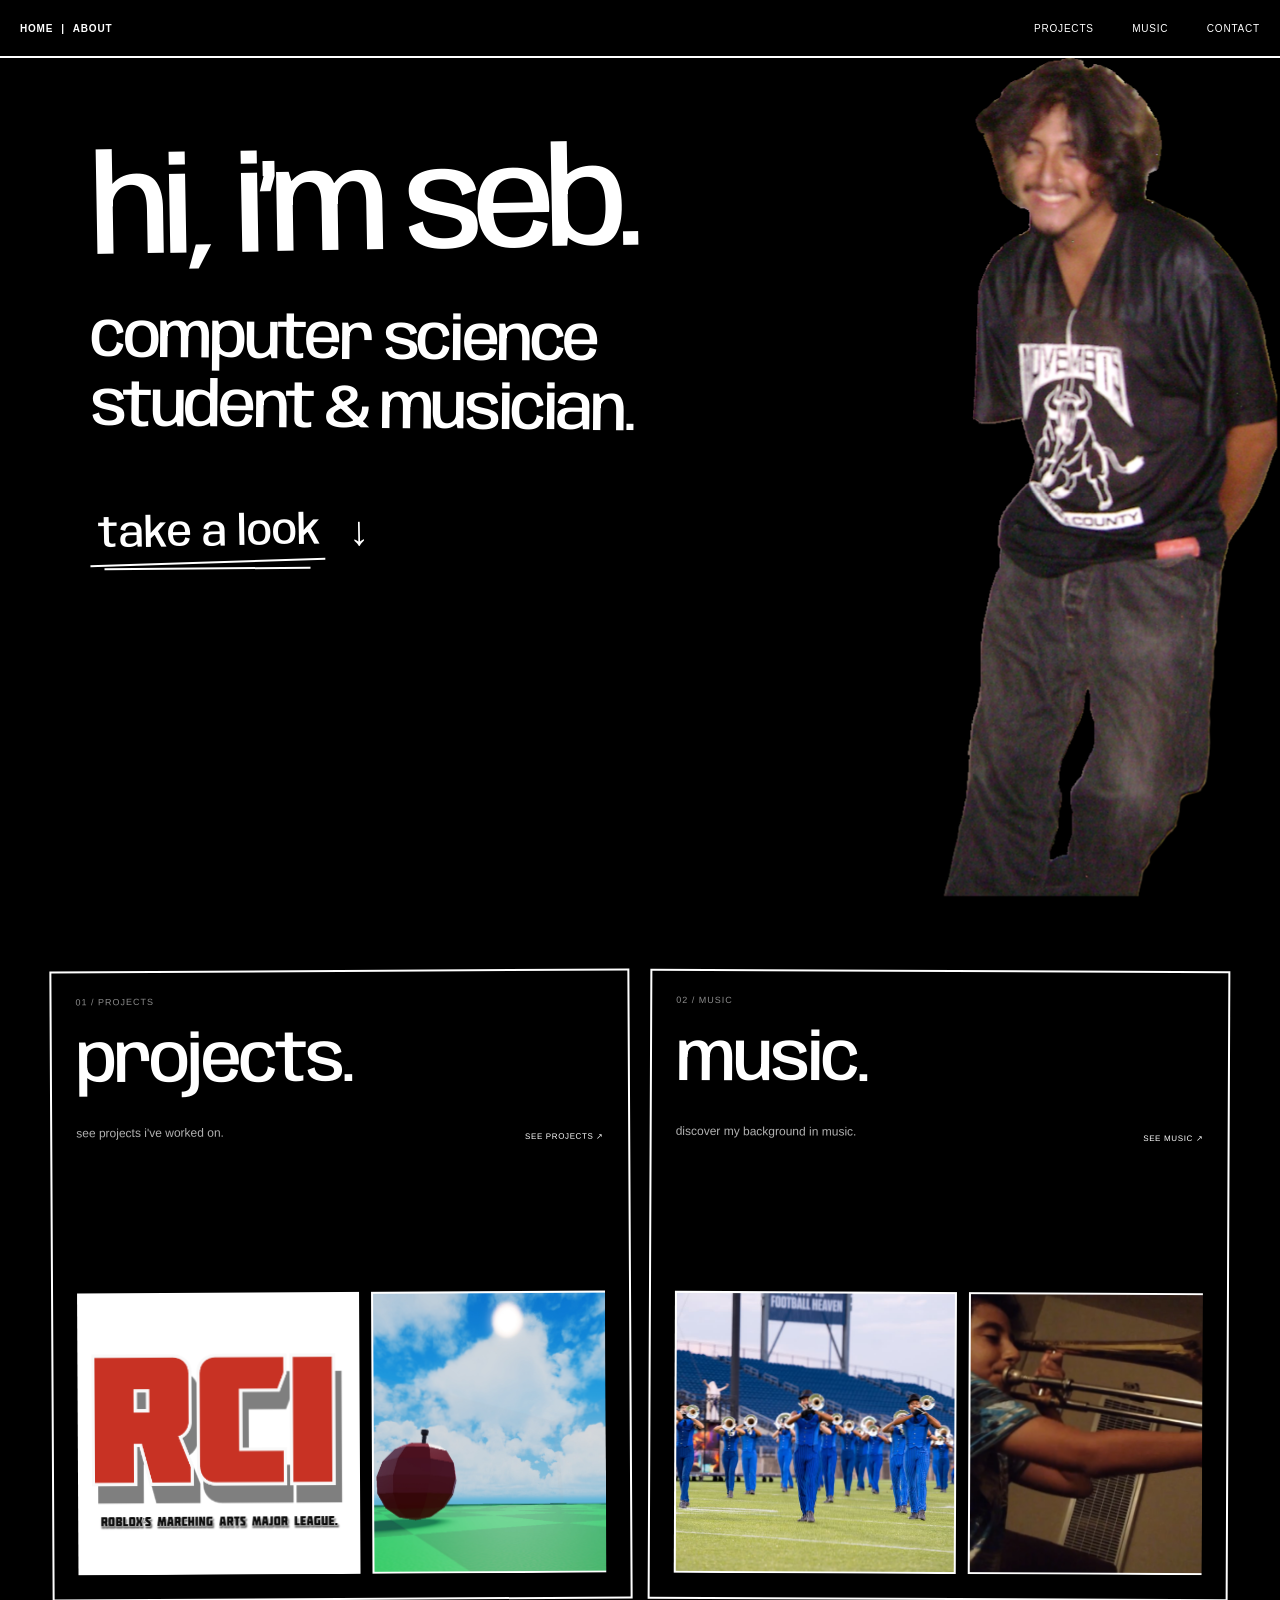
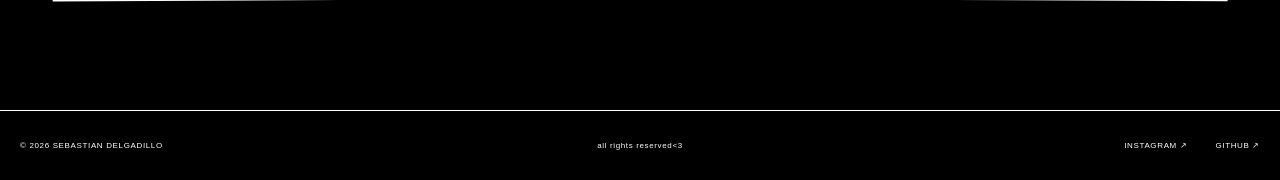
==== index.html @ 98f0d13c "Initial public portfolio release" ====
<!DOCTYPE html>
<html lang="en">
<head>
  <meta charset="UTF-8">
  <meta name="viewport" content="width=device-width, initial-scale=1, maximum-scale=1, user-scalable=no">
  <meta name="description" content="Sebastian Delgadillo's portfolio.">
  <title>Sebastian Delgadillo | Portfolio</title>
  <link rel="stylesheet" href="styles.css">
</head>
<body>
  <header class="topbar">
    <div class="topbar-start">
      <a class="home-link" href="index.html">HOME</a>
      <span aria-hidden="true">|</span>
      <a class="about-link" href="index.html?about=1" data-about-link>ABOUT</a>
    </div>
    <nav aria-label="Main navigation">
      <a href="projects.html?v=shared-shell-1">PROJECTS</a>
      <a href="music.html">MUSIC</a>
      <button class="contact-trigger" type="button" data-contact-open>CONTACT</button>
    </nav>
  </header>

  <main class="home-main">
    <section class="hero" aria-labelledby="hero-title">
      <div class="hero-copy hand">
        <h1 id="hero-title">hi, i’m seb.</h1>
        <p>computer science<br>student &amp; musician.</p>
        <a class="look-link" href="#about">take a look <span>↓</span></a>
      </div>

      <div class="hero-contact">
        <div class="hero-person" id="portrait-about" tabindex="0" aria-label="Hover or focus to show a short note about Sebastian">
          <img class="person-photo" src="images/body-cutout.png" alt="" draggable="false">
        </div>
        <div class="contact-reveal">
          <p class="about-location"><span aria-hidden="true">📍</span>UNITED STATES<span aria-hidden="true">🇺🇸</span></p>
          <p>21 y/o college student studying computer science at Fullerton College, with a growing focus on machine learning and AI.</p>
          <div class="tech-stack" role="group" aria-label="Tech stack and tools">
            <span class="tech-stack-label">STACK / TOOLS</span>
            <ul>
              <li><img src="images/tech-stack/python.svg" alt="" width="18" height="18">PYTHON</li>
              <li><img src="images/tech-stack/javascript.svg" alt="" width="18" height="18">JAVASCRIPT</li>
              <li><img src="images/tech-stack/html5.svg" alt="" width="18" height="18">HTML</li>
              <li><img src="images/tech-stack/css3.svg" alt="" width="18" height="18">CSS</li>
              <li><img src="images/tech-stack/cplusplus.svg" alt="" width="18" height="18">C++</li>
              <li><img src="images/tech-stack/java.svg" alt="" width="18" height="18">JAVA</li>
              <li><img src="images/tech-stack/lua.svg" alt="" width="18" height="18">LUA</li>
              <li><img src="images/tech-stack/git.svg" alt="" width="18" height="18">GIT</li>
              <li><img class="tech-logo-invert" src="images/tech-stack/github.svg" alt="" width="18" height="18">GITHUB</li>
              <li><img src="images/tech-stack/linux.svg" alt="" width="18" height="18">LINUX</li>
            </ul>
          </div>
        </div>
      </div>
    </section>

    <section class="identity-panels" id="about" aria-label="Programming and music">
      <a class="identity-panel code-panel" href="projects.html?v=shared-shell-1">
        <div class="panel-copy">
          <p class="panel-number">01 / PROJECTS</p>
          <h2 class="hand">projects.</h2>
          <p>see projects i've worked on.</p>
          <span>SEE PROJECTS ↗</span>
        </div>
        <div class="panel-image film-roll" data-film-roll data-film-speed="55" data-film-direction="right" role="group" aria-label="Programming project image reel">
          <div class="film-track">
            <div class="film-sequence">
              <img class="film-frame" src="images/panel-rolls/projects/project1.png" width="512" height="512" alt="" draggable="false">
              <img class="film-frame" src="images/panel-rolls/projects/project2.jpg" width="1920" height="1080" alt="" draggable="false">
              <img class="film-frame" src="images/panel-rolls/projects/project3.jpg" width="972" height="678" alt="" draggable="false">
            </div>
          </div>
        </div>
      </a>

      <a class="identity-panel music-panel" href="music.html">
        <div class="panel-copy">
          <p class="panel-number">02 / MUSIC</p>
          <h2 class="hand">music.</h2>
          <p>discover my background in music.</p>
          <span>SEE MUSIC ↗</span>
        </div>
        <div class="panel-image film-roll" data-film-roll data-film-speed="48" role="group" aria-label="Music image reel">
          <div class="film-track">
            <div class="film-sequence">
              <img class="film-frame" src="images/panel-rolls/music/image1.jpg" width="1280" height="853" alt="" draggable="false">
              <img class="film-frame" src="images/panel-rolls/music/image2.png" width="1179" height="651" alt="" draggable="false">
              <img class="film-frame" src="images/panel-rolls/music/image3.png" width="1179" height="651" alt="" draggable="false">
              <img class="film-frame" src="images/panel-rolls/music/image4.png" width="1170" height="656" alt="" draggable="false">
              <img class="film-frame" src="images/panel-rolls/music/image5.png" width="455" height="499" alt="" draggable="false">
              <img class="film-frame" src="images/panel-rolls/music/image6.png" width="457" height="506" alt="" draggable="false">
              <img class="film-frame" src="images/panel-rolls/music/image7.png" width="1011" height="651" alt="" draggable="false">
              <img class="film-frame" src="images/panel-rolls/music/image8.png" width="1179" height="652" alt="" draggable="false">
              <img class="film-frame" src="images/panel-rolls/music/image9.png" width="1179" height="1568" alt="" draggable="false">
              <img class="film-frame" src="images/panel-rolls/music/image10.jpg" width="800" height="534" alt="" draggable="false">
            </div>
          </div>
        </div>
      </a>
    </section>
  </main>

  <footer>
    <p>© <span data-year></span> SEBASTIAN DELGADILLO</p>
    <p class="footer-rights">all rights reserved&lt;3</p>
    <div class="social-links">
      <a href="https://www.instagram.com/minonosky/" target="_blank" rel="noreferrer">INSTAGRAM ↗</a>
      <a href="https://github.com/minonosky" target="_blank" rel="noreferrer">GITHUB ↗</a>
    </div>
  </footer>

  <dialog class="contact-dialog" data-contact-dialog aria-labelledby="contact-title">
    <div class="contact-dialog-inner">
      <button class="contact-close" type="button" data-contact-close aria-label="Close contact panel">CLOSE ×</button>
      <p class="contact-kicker">03 / CONTACT</p>
      <h2 class="hand" id="contact-title">contact.</h2>
      <p class="contact-copy">reach out whenever. i’ll get back to you as soon as i can.</p>
      <div class="contact-links">
        <a href="mailto:minonosky@gmail.com">minonosky@gmail.com ↗</a>
      </div>
    </div>
  </dialog>

  <script src="script.js?v=navigation-1"></script>
</body>
</html>
---- styles.css ----
@import url("https://fonts.googleapis.com/css2?family=Anybody:wght@500&display=swap");

:root {
  color-scheme: dark;
  --black: #000;
  --white: #fff;
  --gray: #8b8b8b;
  font-family: Arial, Helvetica, sans-serif;
  color: var(--white);
  background: var(--black);
}

* { box-sizing: border-box; }
html {
  scroll-behavior: smooth;
  -webkit-user-select: none;
  user-select: none;
}
body { min-height: 100vh; margin: 0; display: flex; flex-direction: column; overflow-x: hidden; background: #000; }
a { color: inherit; text-decoration: none; }
img {
  -webkit-user-drag: none;
  -webkit-touch-callout: none;
  user-select: none;
}
input, textarea, [contenteditable="true"] {
  -webkit-user-select: text;
  user-select: text;
}

.hand {
  font-family: "Anybody", Arial, Helvetica, sans-serif;
  font-weight: 500;
  font-synthesis: none;
}
.hand :where(h1, h2, h3) { font-weight: 500; }

.topbar {
  position: relative;
  z-index: 10;
  min-height: 58px;
  display: flex;
  align-items: center;
  justify-content: space-between;
  gap: 24px;
  padding: 0 20px;
  border-bottom: 2px solid #fff;
  background: #000;
  font-size: 10px;
  letter-spacing: 0.08em;
}

.topbar-start { display: flex; align-items: center; gap: 8px; font-weight: 700; }
nav { display: flex; gap: clamp(18px, 3vw, 46px); }
.contact-trigger { appearance: none; margin: 0; padding: 0; border: 0; color: inherit; background: transparent; font: inherit; letter-spacing: inherit; cursor: pointer; }
nav a:hover, .contact-trigger:hover, .topbar-start a:hover, footer a:hover { text-decoration: underline; text-decoration-thickness: 1px; text-underline-offset: 5px; }
.contact-trigger:focus-visible { outline: 1px solid #fff; outline-offset: 5px; }

.home-main { flex: 1; }
.hero { --hero-fade: 1; --hero-shift: 0px; position: relative; min-height: calc(100vh - 58px); overflow: hidden; }
.hero-copy { position: relative; z-index: 3; width: min(72vw, 1180px); padding: clamp(80px, 10vh, 130px) 0 100px clamp(28px, 7vw, 140px); opacity: var(--hero-fade); transform: translateX(calc(var(--hero-shift) * -0.65)); will-change: opacity, transform; }
.hero-copy h1 { margin: 0; font-size: clamp(4.8rem, 10.4vw, 12rem); line-height: 0.94; letter-spacing: -0.075em; transform: rotate(-1deg); }
.hero-copy > p { margin: clamp(22px, 4vh, 55px) 0 clamp(45px, 7vh, 90px); font-size: clamp(2rem, 4.8vw, 5.4rem); line-height: 1.12; letter-spacing: -0.055em; transform: rotate(0.5deg); }
.look-link { --look-arrow-space: calc(0.6em + 28px); position: relative; display: inline-flex; align-items: center; gap: 28px; margin: 0; padding: 0 8px 13px; font-size: clamp(1.8rem, 3.2vw, 3.8rem); transform: rotate(-1deg); }
.look-link::before, .look-link::after { content: ""; position: absolute; right: var(--look-arrow-space); bottom: 7px; left: 0; height: 2px; background: #fff; transform: rotate(-0.8deg); }
.look-link::after { right: calc(var(--look-arrow-space) + 5%); bottom: 1px; left: 5%; transform: rotate(0.6deg); }
.look-link span { transition: transform 150ms ease; }
.look-link:hover span { transform: translateY(7px); }
.hero-contact { position: absolute; z-index: 2; top: 0; right: 0; bottom: 0; width: min(58vw, 1080px); outline: none; opacity: var(--hero-fade); transform: translateX(calc(var(--hero-shift) * 0.45)); will-change: opacity, transform; }
.hero-person { position: absolute; top: 0; right: 0; bottom: 0; width: clamp(260px, 40vh, 430px); overflow: visible; outline: none; }
.hero-person img { position: absolute; top: 0; right: 3px; width: auto; max-width: none; height: calc(100% - 4px); display: block; }
.person-photo { z-index: 2; transform-origin: right bottom; animation: portrait-idle-jitter 340ms steps(2, end) infinite alternate; transition: transform 180ms cubic-bezier(.2,.7,.2,1), filter 160ms ease; }
.contact-reveal { position: absolute; z-index: 3; top: 39%; right: min(23vw, 440px); width: min(28vw, 320px); display: flex; flex-direction: column; align-items: flex-end; gap: 8px; opacity: 0; pointer-events: none; transform: translateX(70px); transition: opacity 220ms ease, transform 260ms cubic-bezier(.2,.7,.2,1); font-size: clamp(0.8rem, 1.25vw, 1.15rem); letter-spacing: 0.01em; }
.contact-reveal p { margin: 0; line-height: 1.45; text-align: right; }
.contact-reveal .about-location { display: inline-flex; align-items: center; gap: 5px; color: #b1b1b1; font-size: clamp(0.58rem, 0.72vw, 0.7rem); line-height: 1; letter-spacing: 0.08em; }
.about-location span { font-size: 0.9rem; line-height: 1; }
.tech-stack { margin-top: 10px; text-align: right; }
.tech-stack-label { display: block; margin-bottom: 7px; color: var(--gray); font-size: 0.55rem; letter-spacing: 0.14em; }
.tech-stack ul { max-width: 320px; margin: 0; padding: 0; display: flex; flex-wrap: wrap; justify-content: flex-end; gap: 8px 13px; list-style: none; font-size: clamp(0.55rem, 0.65vw, 0.68rem); letter-spacing: 0.07em; }
.tech-stack li { display: inline-flex; align-items: center; gap: 5px; white-space: nowrap; }
.tech-stack img { width: 18px; height: 18px; display: block; object-fit: contain; }
.tech-stack .tech-logo-invert { filter: invert(1); }
.hero-contact:has(.hero-person:hover, .hero-person:focus, .contact-reveal:hover, .contact-reveal:focus-within) .contact-reveal { opacity: 1; pointer-events: auto; transform: translateX(0); }
.hero-contact:has(.hero-person:hover, .hero-person:focus, .contact-reveal:hover, .contact-reveal:focus-within) .person-photo { animation: portrait-outline-jitter 180ms steps(2, end) infinite alternate; }

@keyframes portrait-idle-jitter {
  0% {
    transform: translate(0, -1px) scale(1.002);
    filter: drop-shadow(1px 0 0 #fff) drop-shadow(-1px 0 0 #fff) drop-shadow(0 1px 0 #fff) drop-shadow(0 -1px 0 #fff);
  }
  100% {
    transform: translate(-1px, 0) scale(1.003);
    filter: drop-shadow(1px 1px 0 #fff) drop-shadow(-1px -1px 0 #fff) drop-shadow(1px -1px 0 #fff) drop-shadow(-1px 1px 0 #fff);
  }
}

@keyframes portrait-outline-jitter {
  0% {
    transform: translate(-1px, -2px) scale(1.014);
    filter: drop-shadow(2px 0 0 #fff) drop-shadow(-2px 0 0 #fff) drop-shadow(0 2px 0 #fff) drop-shadow(0 -2px 0 #fff);
  }
  100% {
    transform: translate(-3px, -1px) scale(1.017);
    filter: drop-shadow(3px 1px 0 #fff) drop-shadow(-1px -2px 0 #fff) drop-shadow(1px 3px 0 #fff) drop-shadow(-2px -1px 0 #fff);
  }
}

.identity-panels { display: grid; grid-template-columns: 1fr 1fr; gap: 18px; padding: 70px clamp(20px, 4vw, 74px) 110px; background: #000; }
.identity-panel { min-height: 630px; display: grid; grid-template-rows: auto 1fr; padding: 24px; border: 2px solid #fff; transition: transform 130ms ease; }
.identity-panel:first-child { transform: rotate(-0.3deg); }
.identity-panel:last-child { transform: rotate(0.25deg); }
.identity-panel:hover { transform: rotate(0); }
.panel-copy { display: grid; grid-template-columns: 1fr auto; align-items: start; gap: 12px; padding-bottom: 30px; }
.panel-number { grid-column: 1 / -1; margin: 0 0 14px; color: var(--gray); font-size: 9px; letter-spacing: 0.11em; }
.panel-copy h2 { grid-column: 1 / -1; margin: 0; font-size: clamp(3rem, 5.2vw, 6.5rem); line-height: 0.92; letter-spacing: -0.045em; }
.panel-copy > p:not(.panel-number) { max-width: 440px; margin: 18px 0 0; color: #b1b1b1; font-size: 12px; line-height: 1.55; }
.panel-copy > span { align-self: end; padding-top: 21px; font-size: 8px; letter-spacing: 0.08em; }
.panel-image { min-height: 300px; overflow: hidden; align-self: end; padding-top: 18px; }
.panel-image img { width: 100%; height: 100%; min-height: 300px; max-height: 370px; display: block; object-fit: cover; object-position: center 25%; filter: grayscale(1) contrast(1.1); }
.film-roll { height: clamp(300px, 22vw, 370px); }
.film-track { display: flex; width: max-content; height: 100%; will-change: transform; }
.film-roll.is-ready .film-track { animation: panel-film-roll var(--film-duration, 24s) linear infinite; }
.film-roll[data-film-direction="right"] .film-track { animation-direction: reverse; }
.film-sequence { display: flex; flex-shrink: 0; gap: 12px; height: 100%; padding-right: 12px; }
.panel-image .film-frame { flex: 0 0 clamp(220px, 22vw, 360px); width: clamp(220px, 22vw, 360px); min-height: 0; max-height: none; outline: 2px solid #fff; outline-offset: -2px; filter: none; animation: film-frame-jitter 360ms steps(2, end) infinite alternate; }
.film-frame:nth-child(2n) { animation-delay: -120ms; animation-direction: alternate-reverse; }
.film-frame:nth-child(3n) { animation-delay: -240ms; }
.identity-panel:hover .film-frame { animation-duration: 180ms; }

@keyframes panel-film-roll {
  to { transform: translateX(-50%); }
}

@keyframes film-frame-jitter {
  0% { transform: translate(0, -1px); }
  100% { transform: translate(-1px, 0); }
}

.code-image { display: grid; place-items: center; color: #707070; border: 1px dashed #555; font-size: 9px; line-height: 1.7; letter-spacing: 0.1em; text-align: center; }
.identity-panel:hover .code-image { color: #555; border-color: #777; }

.page-main { flex: 1; padding: clamp(70px, 9vw, 150px) clamp(20px, 5vw, 90px) 130px; }
.page-title { margin-bottom: 80px; }
.page-title > p { margin: 0 0 25px; color: var(--gray); font-size: 9px; letter-spacing: 0.12em; }
.page-title h1 { margin: 0; font-size: clamp(4.5rem, 10vw, 11rem); line-height: 0.9; letter-spacing: -0.075em; transform: rotate(-1deg); }

.project-list { border-top: 2px solid #fff; }
.project { display: grid; grid-template-columns: 55px 1fr 170px 24px; gap: 18px; align-items: start; padding: 25px 10px; border-bottom: 2px solid #fff; }
.project:nth-child(odd) { transform: rotate(-0.15deg); }
.project:nth-child(even) { transform: rotate(0.15deg); }
.project:hover { color: #000; background: #fff; }
.project > span { font-size: 9px; letter-spacing: 0.08em; }
.project > span:last-child { justify-self: end; font-size: 16px; }
.project h2 { margin: 0 0 8px; font-size: clamp(1.4rem, 2.4vw, 2.7rem); font-weight: 500; letter-spacing: -0.04em; }
.project p { margin: 0; color: var(--gray); font-size: 11px; line-height: 1.5; }
.project:hover p { color: #444; }

.music-grid { display: grid; grid-template-columns: minmax(0, 1.15fr) minmax(300px, 0.85fr); gap: 7vw; align-items: center; }
.music-grid figure { margin: 0; }
.music-grid img { width: 100%; max-height: 75vh; display: block; object-fit: cover; object-position: center 25%; filter: grayscale(1) contrast(1.15); }
.music-grid figcaption { margin-top: 10px; color: var(--gray); font-size: 8px; letter-spacing: 0.1em; }
.music-copy > p { max-width: 580px; font-size: clamp(1rem, 1.6vw, 1.35rem); line-height: 1.55; }
.music-copy dl { margin-top: 45px; border-top: 1px solid #fff; }
.music-copy dl div { display: grid; grid-template-columns: 110px 1fr; padding: 12px 0; border-bottom: 1px solid #555; font-size: 9px; letter-spacing: 0.06em; }
.music-copy dt, .music-copy dd { margin: 0; }
.music-copy dt { color: var(--gray); }

footer { min-height: 70px; display: grid; grid-template-columns: minmax(0, 1fr) auto minmax(0, 1fr); align-items: center; gap: 25px; padding: 0 20px; border-top: 1px solid #fff; background: #000; font-size: 8px; letter-spacing: 0.08em; }
footer p { margin: 0; }
.footer-rights { justify-self: center; text-align: center; }
.social-links { display: flex; justify-self: end; gap: 28px; }

.contact-dialog { width: min(88vw, 520px); max-height: calc(100vh - 40px); margin: auto; padding: 0; overflow: auto; border: 2px solid #fff; border-radius: 0; color: #fff; background: #000; transform: rotate(-0.25deg); }
.contact-dialog[open] { animation: contact-panel-in 160ms cubic-bezier(.2,.7,.2,1); }
.contact-dialog::backdrop { background: rgba(0, 0, 0, 0.58); -webkit-backdrop-filter: blur(9px); backdrop-filter: blur(9px); }
.contact-dialog-inner { position: relative; padding: clamp(28px, 5vw, 54px); }
.contact-close { position: absolute; top: 16px; right: 18px; padding: 0; border: 0; color: #fff; background: transparent; font: inherit; font-size: 8px; letter-spacing: 0.08em; cursor: pointer; }
.contact-close:hover, .contact-dialog a:hover { text-decoration: underline; text-underline-offset: 5px; }
.contact-close:focus-visible, .contact-dialog a:focus-visible { outline: 1px solid #fff; outline-offset: 5px; }
.contact-kicker { margin: 0 0 20px; color: var(--gray); font-size: 9px; letter-spacing: 0.12em; }
.contact-dialog h2 { margin: 0; font-size: clamp(3.4rem, 8vw, 6.8rem); line-height: 0.9; letter-spacing: -0.06em; }
.contact-copy { max-width: 370px; margin: 28px 0 34px; color: #b1b1b1; font-size: 12px; line-height: 1.55; }
.contact-links { display: grid; gap: 0; border-top: 1px solid #fff; }
.contact-links a { padding: 15px 0; border-bottom: 1px solid #555; font-size: 10px; letter-spacing: 0.05em; }

@keyframes contact-panel-in {
  from { opacity: 0; transform: translateY(12px) rotate(-0.6deg) scale(0.985); }
  to { opacity: 1; transform: translateY(0) rotate(-0.25deg) scale(1); }
}

@media (max-width: 800px) {
  .topbar { min-height: 70px; align-items: flex-start; padding-top: 18px; }
  nav { flex-wrap: wrap; justify-content: flex-end; row-gap: 8px; }
  .hero { min-height: calc(100svh - 70px); }
  .hero-copy { width: 100%; padding: 65px 20px 46vh; }
  .hero-copy h1 { font-size: clamp(4.2rem, 20vw, 7rem); }
  .hero-copy > p { font-size: clamp(1.8rem, 9vw, 3rem); }
  .hero-contact { top: auto; width: 100%; height: 48vh; }
  .hero-person { top: 0; width: min(62vw, 380px); height: 48vh; }
  .hero-person img { top: 0; height: calc(100% - 4px); }
  .contact-reveal { top: 38%; right: min(57vw, 350px); width: min(36vw, 220px); font-size: 0.72rem; }
  .page-main { padding-right: 20px; padding-left: 20px; }
  .identity-panels { grid-template-columns: 1fr; padding-top: 50px; }
  .identity-panel { min-height: 570px; }
  .project { grid-template-columns: 35px 1fr 20px; }
  .project > span:nth-child(3) { display: none; }
  .music-grid { grid-template-columns: 1fr; }
  footer { padding-top: 22px; padding-bottom: 22px; }
}

@media (max-width: 480px) {
  .topbar { gap: 12px; font-size: 8px; }
  nav { gap: 12px; }
  .hero-copy { padding-top: 52px; }
  footer { display: flex; align-items: flex-start; flex-direction: column; }
  .footer-rights { align-self: center; }
  .contact-dialog { width: calc(100vw - 28px); }
  .contact-dialog-inner { padding: 34px 24px 28px; }
}

@media (prefers-reduced-motion: reduce) {
  html { scroll-behavior: auto; }
  * { transition: none !important; }
  .hero-copy, .hero-contact { opacity: 1 !important; transform: none !important; }
  .person-photo {
    animation: none;
    transform: none;
    filter: drop-shadow(1px 0 0 #fff) drop-shadow(-1px 0 0 #fff) drop-shadow(0 1px 0 #fff) drop-shadow(0 -1px 0 #fff);
  }
  .film-track, .film-sequence { width: 100%; }
  .film-roll.is-ready .film-track { animation: none; transform: none; }
  .film-sequence[aria-hidden="true"], .film-sequence .film-frame:not(:first-child) { display: none; }
  .panel-image .film-frame { width: 100%; flex-basis: 100%; animation: none; transform: none; }
  .contact-dialog[open] { animation: none; }
  .hero-contact:has(.hero-person:hover, .hero-person:focus, .contact-reveal:hover, .contact-reveal:focus-within) .person-photo {
    animation: none;
    transform: translate(-2px, -2px) scale(1.014);
    filter: drop-shadow(2px 0 0 #fff) drop-shadow(-2px 0 0 #fff) drop-shadow(0 2px 0 #fff) drop-shadow(0 -2px 0 #fff);
  }
}
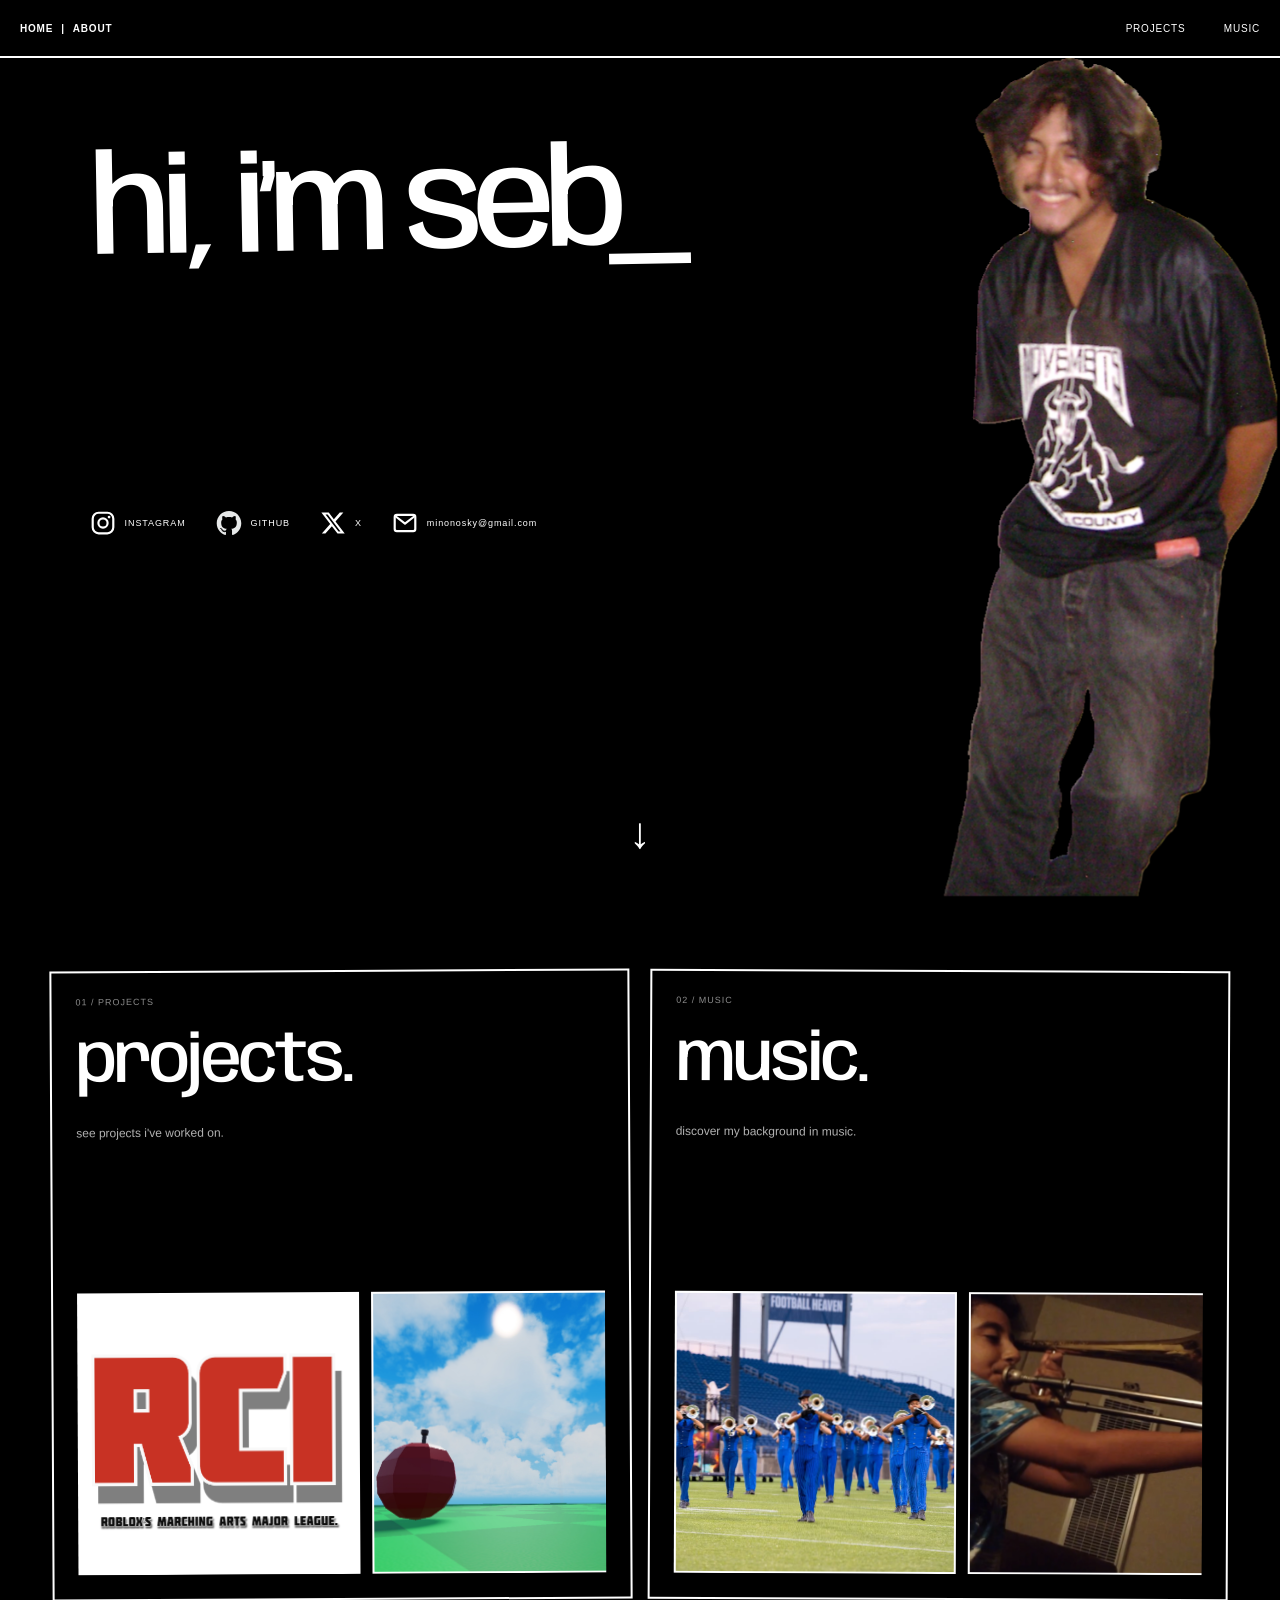
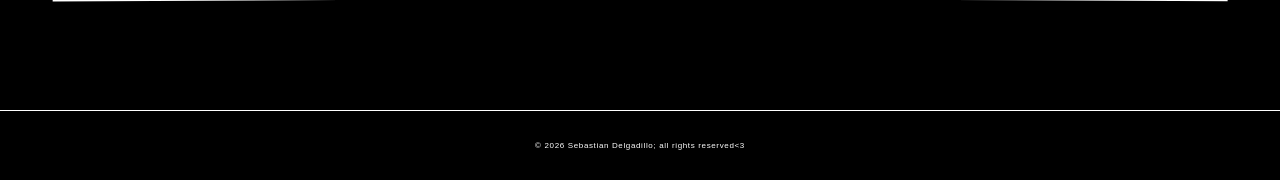
==== commit ee6da7fe: "rework homepage intro and social links" ====
--- a/index.html
+++ b/index.html
@@ -17,25 +17,43 @@
     <nav aria-label="Main navigation">
       <a href="projects.html?v=shared-shell-1">PROJECTS</a>
       <a href="music.html">MUSIC</a>
-      <button class="contact-trigger" type="button" data-contact-open>CONTACT</button>
     </nav>
   </header>
 
   <main class="home-main">
     <section class="hero" aria-labelledby="hero-title">
       <div class="hero-copy hand">
-        <h1 id="hero-title">hi, i’m seb.</h1>
-        <p>computer science<br>student &amp; musician.</p>
-        <a class="look-link" href="#about">take a look <span>↓</span></a>
+        <h1 id="hero-title" data-typewriter>hi, i’m seb.</h1>
+        <p data-typewriter>computer science<br>student &amp; musician.</p>
+        <nav class="hero-socials" aria-label="Social profiles">
+          <a href="https://www.instagram.com/minonosky/" target="_blank" rel="noopener noreferrer">
+            <img src="images/socials/instagram.svg" alt="" width="26" height="26">
+            <span>INSTAGRAM</span>
+          </a>
+          <a href="https://github.com/minonosky" target="_blank" rel="noopener noreferrer">
+            <img class="social-logo-invert" src="images/tech-stack/github.svg" alt="" width="26" height="26">
+            <span>GITHUB</span>
+          </a>
+          <a href="https://x.com/minonosky" target="_blank" rel="noopener noreferrer">
+            <img src="images/socials/x.svg" alt="" width="26" height="26">
+            <span>X</span>
+          </a>
+          <a href="mailto:minonosky@gmail.com">
+            <img src="images/socials/gmail.svg" alt="" width="26" height="26">
+            <span>minonosky@gmail.com</span>
+          </a>
+        </nav>
       </div>
+
+      <a class="scroll-cue" href="#about" aria-label="View projects and music">↓</a>
 
       <div class="hero-contact">
         <div class="hero-person" id="portrait-about" tabindex="0" aria-label="Hover or focus to show a short note about Sebastian">
           <img class="person-photo" src="images/body-cutout.png" alt="" draggable="false">
         </div>
         <div class="contact-reveal">
-          <p class="about-location"><span aria-hidden="true">📍</span>UNITED STATES<span aria-hidden="true">🇺🇸</span></p>
-          <p>21 y/o college student studying computer science at Fullerton College, with a growing focus on machine learning and AI.</p>
+          <p class="about-location">UNITED STATES<img src="images/us-flag.svg" alt="" aria-hidden="true"></p>
+          <p>21 y/o studying computer science at Fullerton College with a growing focus on machine learning and AI.</p>
           <div class="tech-stack" role="group" aria-label="Tech stack and tools">
             <span class="tech-stack-label">STACK / TOOLS</span>
             <ul>
@@ -61,7 +79,6 @@
           <p class="panel-number">01 / PROJECTS</p>
           <h2 class="hand">projects.</h2>
           <p>see projects i've worked on.</p>
-          <span>SEE PROJECTS ↗</span>
         </div>
         <div class="panel-image film-roll" data-film-roll data-film-speed="55" data-film-direction="right" role="group" aria-label="Programming project image reel">
           <div class="film-track">
@@ -79,7 +96,6 @@
           <p class="panel-number">02 / MUSIC</p>
           <h2 class="hand">music.</h2>
           <p>discover my background in music.</p>
-          <span>SEE MUSIC ↗</span>
         </div>
         <div class="panel-image film-roll" data-film-roll data-film-speed="48" role="group" aria-label="Music image reel">
           <div class="film-track">
@@ -102,25 +118,8 @@
   </main>
 
   <footer>
-    <p>© <span data-year></span> SEBASTIAN DELGADILLO</p>
-    <p class="footer-rights">all rights reserved&lt;3</p>
-    <div class="social-links">
-      <a href="https://www.instagram.com/minonosky/" target="_blank" rel="noreferrer">INSTAGRAM ↗</a>
-      <a href="https://github.com/minonosky" target="_blank" rel="noreferrer">GITHUB ↗</a>
-    </div>
+    <p>© <span data-year></span> Sebastian Delgadillo; all rights reserved&lt;3</p>
   </footer>
-
-  <dialog class="contact-dialog" data-contact-dialog aria-labelledby="contact-title">
-    <div class="contact-dialog-inner">
-      <button class="contact-close" type="button" data-contact-close aria-label="Close contact panel">CLOSE ×</button>
-      <p class="contact-kicker">03 / CONTACT</p>
-      <h2 class="hand" id="contact-title">contact.</h2>
-      <p class="contact-copy">reach out whenever. i’ll get back to you as soon as i can.</p>
-      <div class="contact-links">
-        <a href="mailto:minonosky@gmail.com">minonosky@gmail.com ↗</a>
-      </div>
-    </div>
-  </dialog>
 
   <script src="script.js?v=navigation-1"></script>
 </body>
--- a/styles.css
+++ b/styles.css
@@ -52,20 +52,30 @@
 
 .topbar-start { display: flex; align-items: center; gap: 8px; font-weight: 700; }
 nav { display: flex; gap: clamp(18px, 3vw, 46px); }
-.contact-trigger { appearance: none; margin: 0; padding: 0; border: 0; color: inherit; background: transparent; font: inherit; letter-spacing: inherit; cursor: pointer; }
-nav a:hover, .contact-trigger:hover, .topbar-start a:hover, footer a:hover { text-decoration: underline; text-decoration-thickness: 1px; text-underline-offset: 5px; }
-.contact-trigger:focus-visible { outline: 1px solid #fff; outline-offset: 5px; }
+nav a:hover, .topbar-start a:hover, footer a:hover { text-decoration: underline; text-decoration-thickness: 1px; text-underline-offset: 5px; }
 
 .home-main { flex: 1; }
 .hero { --hero-fade: 1; --hero-shift: 0px; position: relative; min-height: calc(100vh - 58px); overflow: hidden; }
-.hero-copy { position: relative; z-index: 3; width: min(72vw, 1180px); padding: clamp(80px, 10vh, 130px) 0 100px clamp(28px, 7vw, 140px); opacity: var(--hero-fade); transform: translateX(calc(var(--hero-shift) * -0.65)); will-change: opacity, transform; }
+.hero-copy { position: relative; z-index: 3; width: min(72vw, 1180px); padding: clamp(80px, 10vh, 130px) 0 100px clamp(28px, 7vw, 140px); opacity: var(--hero-fade); transform: translateX(calc(var(--hero-shift) * -0.65)); transition: opacity 220ms ease; will-change: opacity, transform; }
+.hero:has(.hero-person:hover, .hero-person:focus) .hero-copy { opacity: 0.32; }
 .hero-copy h1 { margin: 0; font-size: clamp(4.8rem, 10.4vw, 12rem); line-height: 0.94; letter-spacing: -0.075em; transform: rotate(-1deg); }
 .hero-copy > p { margin: clamp(22px, 4vh, 55px) 0 clamp(45px, 7vh, 90px); font-size: clamp(2rem, 4.8vw, 5.4rem); line-height: 1.12; letter-spacing: -0.055em; transform: rotate(0.5deg); }
-.look-link { --look-arrow-space: calc(0.6em + 28px); position: relative; display: inline-flex; align-items: center; gap: 28px; margin: 0; padding: 0 8px 13px; font-size: clamp(1.8rem, 3.2vw, 3.8rem); transform: rotate(-1deg); }
-.look-link::before, .look-link::after { content: ""; position: absolute; right: var(--look-arrow-space); bottom: 7px; left: 0; height: 2px; background: #fff; transform: rotate(-0.8deg); }
-.look-link::after { right: calc(var(--look-arrow-space) + 5%); bottom: 1px; left: 5%; transform: rotate(0.6deg); }
-.look-link span { transition: transform 150ms ease; }
-.look-link:hover span { transform: translateY(7px); }
+.hero-socials { display: flex; flex-wrap: wrap; gap: 18px 30px; font-family: Arial, Helvetica, sans-serif; }
+.hero-socials a { display: inline-flex; align-items: center; gap: 9px; font-size: 9px; letter-spacing: 0.1em; }
+.hero-socials img { width: 26px; height: 26px; display: block; transition: transform 140ms ease; }
+.hero-socials .social-logo-invert { filter: invert(1); }
+.hero-socials a:hover span { text-decoration: underline; text-decoration-thickness: 1px; text-underline-offset: 5px; }
+.hero-socials a:hover img { transform: translate(-1px, -2px) rotate(-4deg); }
+.typewriter-word { display: inline-block; white-space: nowrap; }
+.typewriter-ready .typewriter-letter { position: relative; visibility: hidden; }
+.typewriter-ready .typewriter-letter.is-visible { visibility: visible; }
+.typewriter-ready .typewriter-letter.is-current::after { content: "_"; position: absolute; left: 88%; bottom: 0; animation: typewriter-cursor 460ms steps(1, end) infinite; }
+
+@keyframes typewriter-cursor {
+  50% { opacity: 0; }
+}
+.scroll-cue { position: absolute; z-index: 4; left: 50%; bottom: clamp(24px, 4vh, 52px); padding: 8px 18px; font-size: clamp(2.4rem, 3.4vw, 4rem); line-height: 1; opacity: var(--hero-fade); transform: translateX(-50%); transition: transform 150ms ease; will-change: opacity; }
+.scroll-cue:hover { transform: translate(-50%, 7px); }
 .hero-contact { position: absolute; z-index: 2; top: 0; right: 0; bottom: 0; width: min(58vw, 1080px); outline: none; opacity: var(--hero-fade); transform: translateX(calc(var(--hero-shift) * 0.45)); will-change: opacity, transform; }
 .hero-person { position: absolute; top: 0; right: 0; bottom: 0; width: clamp(260px, 40vh, 430px); overflow: visible; outline: none; }
 .hero-person img { position: absolute; top: 0; right: 3px; width: auto; max-width: none; height: calc(100% - 4px); display: block; }
@@ -73,7 +83,7 @@
 .contact-reveal { position: absolute; z-index: 3; top: 39%; right: min(23vw, 440px); width: min(28vw, 320px); display: flex; flex-direction: column; align-items: flex-end; gap: 8px; opacity: 0; pointer-events: none; transform: translateX(70px); transition: opacity 220ms ease, transform 260ms cubic-bezier(.2,.7,.2,1); font-size: clamp(0.8rem, 1.25vw, 1.15rem); letter-spacing: 0.01em; }
 .contact-reveal p { margin: 0; line-height: 1.45; text-align: right; }
 .contact-reveal .about-location { display: inline-flex; align-items: center; gap: 5px; color: #b1b1b1; font-size: clamp(0.58rem, 0.72vw, 0.7rem); line-height: 1; letter-spacing: 0.08em; }
-.about-location span { font-size: 0.9rem; line-height: 1; }
+.about-location img { width: 18px; height: auto; display: block; flex: none; }
 .tech-stack { margin-top: 10px; text-align: right; }
 .tech-stack-label { display: block; margin-bottom: 7px; color: var(--gray); font-size: 0.55rem; letter-spacing: 0.14em; }
 .tech-stack ul { max-width: 320px; margin: 0; padding: 0; display: flex; flex-wrap: wrap; justify-content: flex-end; gap: 8px 13px; list-style: none; font-size: clamp(0.55rem, 0.65vw, 0.68rem); letter-spacing: 0.07em; }
@@ -114,7 +124,6 @@
 .panel-number { grid-column: 1 / -1; margin: 0 0 14px; color: var(--gray); font-size: 9px; letter-spacing: 0.11em; }
 .panel-copy h2 { grid-column: 1 / -1; margin: 0; font-size: clamp(3rem, 5.2vw, 6.5rem); line-height: 0.92; letter-spacing: -0.045em; }
 .panel-copy > p:not(.panel-number) { max-width: 440px; margin: 18px 0 0; color: #b1b1b1; font-size: 12px; line-height: 1.55; }
-.panel-copy > span { align-self: end; padding-top: 21px; font-size: 8px; letter-spacing: 0.08em; }
 .panel-image { min-height: 300px; overflow: hidden; align-self: end; padding-top: 18px; }
 .panel-image img { width: 100%; height: 100%; min-height: 300px; max-height: 370px; display: block; object-fit: cover; object-position: center 25%; filter: grayscale(1) contrast(1.1); }
 .film-roll { height: clamp(300px, 22vw, 370px); }
@@ -165,28 +174,8 @@
 .music-copy dt, .music-copy dd { margin: 0; }
 .music-copy dt { color: var(--gray); }
 
-footer { min-height: 70px; display: grid; grid-template-columns: minmax(0, 1fr) auto minmax(0, 1fr); align-items: center; gap: 25px; padding: 0 20px; border-top: 1px solid #fff; background: #000; font-size: 8px; letter-spacing: 0.08em; }
+footer { min-height: 70px; display: flex; align-items: center; justify-content: center; padding: 0 20px; border-top: 1px solid #fff; background: #000; font-size: 8px; letter-spacing: 0.08em; text-align: center; }
 footer p { margin: 0; }
-.footer-rights { justify-self: center; text-align: center; }
-.social-links { display: flex; justify-self: end; gap: 28px; }
-
-.contact-dialog { width: min(88vw, 520px); max-height: calc(100vh - 40px); margin: auto; padding: 0; overflow: auto; border: 2px solid #fff; border-radius: 0; color: #fff; background: #000; transform: rotate(-0.25deg); }
-.contact-dialog[open] { animation: contact-panel-in 160ms cubic-bezier(.2,.7,.2,1); }
-.contact-dialog::backdrop { background: rgba(0, 0, 0, 0.58); -webkit-backdrop-filter: blur(9px); backdrop-filter: blur(9px); }
-.contact-dialog-inner { position: relative; padding: clamp(28px, 5vw, 54px); }
-.contact-close { position: absolute; top: 16px; right: 18px; padding: 0; border: 0; color: #fff; background: transparent; font: inherit; font-size: 8px; letter-spacing: 0.08em; cursor: pointer; }
-.contact-close:hover, .contact-dialog a:hover { text-decoration: underline; text-underline-offset: 5px; }
-.contact-close:focus-visible, .contact-dialog a:focus-visible { outline: 1px solid #fff; outline-offset: 5px; }
-.contact-kicker { margin: 0 0 20px; color: var(--gray); font-size: 9px; letter-spacing: 0.12em; }
-.contact-dialog h2 { margin: 0; font-size: clamp(3.4rem, 8vw, 6.8rem); line-height: 0.9; letter-spacing: -0.06em; }
-.contact-copy { max-width: 370px; margin: 28px 0 34px; color: #b1b1b1; font-size: 12px; line-height: 1.55; }
-.contact-links { display: grid; gap: 0; border-top: 1px solid #fff; }
-.contact-links a { padding: 15px 0; border-bottom: 1px solid #555; font-size: 10px; letter-spacing: 0.05em; }
-
-@keyframes contact-panel-in {
-  from { opacity: 0; transform: translateY(12px) rotate(-0.6deg) scale(0.985); }
-  to { opacity: 1; transform: translateY(0) rotate(-0.25deg) scale(1); }
-}
 
 @media (max-width: 800px) {
   .topbar { min-height: 70px; align-items: flex-start; padding-top: 18px; }
@@ -212,16 +201,13 @@
   .topbar { gap: 12px; font-size: 8px; }
   nav { gap: 12px; }
   .hero-copy { padding-top: 52px; }
-  footer { display: flex; align-items: flex-start; flex-direction: column; }
-  .footer-rights { align-self: center; }
-  .contact-dialog { width: calc(100vw - 28px); }
-  .contact-dialog-inner { padding: 34px 24px 28px; }
 }
 
 @media (prefers-reduced-motion: reduce) {
   html { scroll-behavior: auto; }
   * { transition: none !important; }
   .hero-copy, .hero-contact { opacity: 1 !important; transform: none !important; }
+  .hero:has(.hero-person:hover, .hero-person:focus) .hero-copy { opacity: 0.32 !important; }
   .person-photo {
     animation: none;
     transform: none;
@@ -231,7 +217,6 @@
   .film-roll.is-ready .film-track { animation: none; transform: none; }
   .film-sequence[aria-hidden="true"], .film-sequence .film-frame:not(:first-child) { display: none; }
   .panel-image .film-frame { width: 100%; flex-basis: 100%; animation: none; transform: none; }
-  .contact-dialog[open] { animation: none; }
   .hero-contact:has(.hero-person:hover, .hero-person:focus, .contact-reveal:hover, .contact-reveal:focus-within) .person-photo {
     animation: none;
     transform: translate(-2px, -2px) scale(1.014);
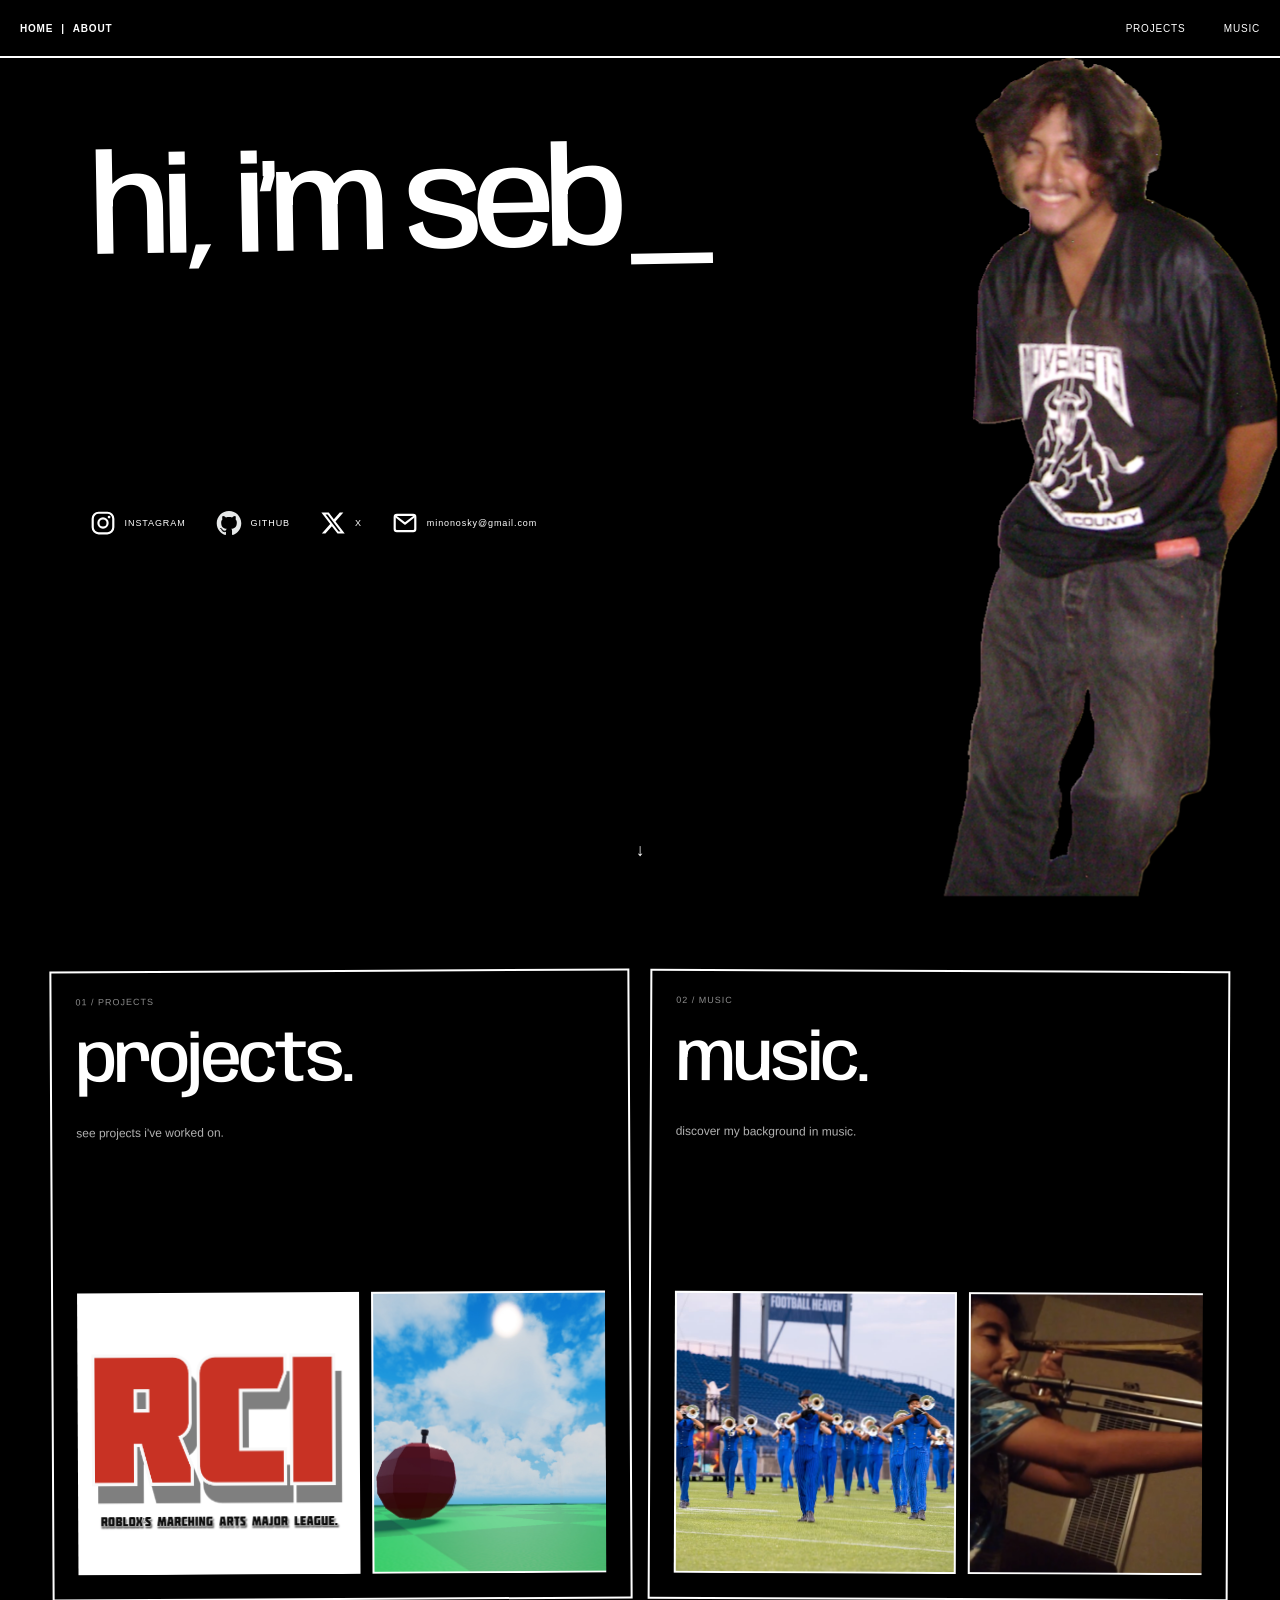
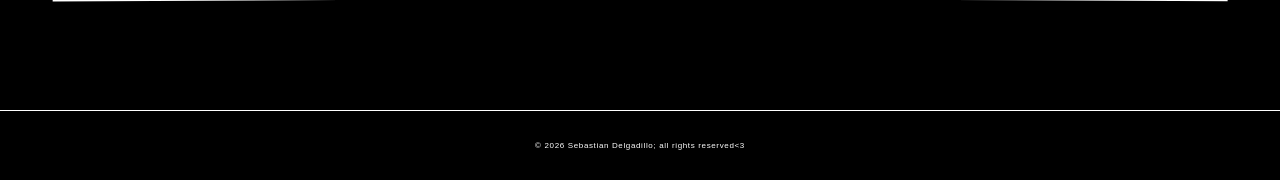
==== commit 41ad2fd5: "polish homepage intro and about me bio" ====
--- a/index.html
+++ b/index.html
@@ -52,22 +52,35 @@
           <img class="person-photo" src="images/body-cutout.png" alt="" draggable="false">
         </div>
         <div class="contact-reveal">
-          <p class="about-location">UNITED STATES<img src="images/us-flag.svg" alt="" aria-hidden="true"></p>
+          <p class="about-location">CALIFORNIA<img src="images/us-flag.svg" alt="" aria-hidden="true"></p>
           <p>21 y/o studying computer science at Fullerton College with a growing focus on machine learning and AI.</p>
           <div class="tech-stack" role="group" aria-label="Tech stack and tools">
-            <span class="tech-stack-label">STACK / TOOLS</span>
-            <ul>
-              <li><img src="images/tech-stack/python.svg" alt="" width="18" height="18">PYTHON</li>
-              <li><img src="images/tech-stack/javascript.svg" alt="" width="18" height="18">JAVASCRIPT</li>
-              <li><img src="images/tech-stack/html5.svg" alt="" width="18" height="18">HTML</li>
-              <li><img src="images/tech-stack/css3.svg" alt="" width="18" height="18">CSS</li>
-              <li><img src="images/tech-stack/cplusplus.svg" alt="" width="18" height="18">C++</li>
-              <li><img src="images/tech-stack/java.svg" alt="" width="18" height="18">JAVA</li>
-              <li><img src="images/tech-stack/lua.svg" alt="" width="18" height="18">LUA</li>
-              <li><img src="images/tech-stack/git.svg" alt="" width="18" height="18">GIT</li>
-              <li><img class="tech-logo-invert" src="images/tech-stack/github.svg" alt="" width="18" height="18">GITHUB</li>
-              <li><img src="images/tech-stack/linux.svg" alt="" width="18" height="18">LINUX</li>
-            </ul>
+            <div class="tech-stack-group">
+              <span class="tech-stack-label">LANGUAGES</span>
+              <ul>
+                <li><img src="images/tech-stack/python.svg" alt="" width="18" height="18">PYTHON</li>
+                <li><img src="images/tech-stack/cplusplus.svg" alt="" width="18" height="18">C++</li>
+                <li><img src="images/tech-stack/java.svg" alt="" width="18" height="18">JAVA</li>
+                <li><img src="images/tech-stack/lua.svg" alt="" width="18" height="18">LUA</li>
+                <li><img src="images/tech-stack/javascript.svg" alt="" width="18" height="18">JAVASCRIPT</li>
+                <li><img src="images/tech-stack/html5.svg" alt="" width="18" height="18">HTML</li>
+                <li><img src="images/tech-stack/css3.svg" alt="" width="18" height="18">CSS</li>
+              </ul>
+            </div>
+            <div class="tech-stack-group">
+              <span class="tech-stack-label">TOOLS</span>
+              <ul>
+                <li><img src="images/tech-stack/vscode.svg" alt="" width="18" height="18">VS CODE</li>
+                <li><img src="images/tech-stack/intellij.svg" alt="" width="18" height="18">INTELLIJ</li>
+                <li><img src="images/tech-stack/roblox-studio.svg" alt="" width="18" height="18">ROBLOX STUDIO</li>
+                <li><img src="images/tech-stack/git.svg" alt="" width="18" height="18">GIT</li>
+                <li><img class="tech-logo-invert" src="images/tech-stack/github.svg" alt="" width="18" height="18">GITHUB</li>
+                <li><img src="images/tech-stack/linux.svg" alt="" width="18" height="18">LINUX</li>
+                <li><img src="images/tech-stack/cloudflare.svg" alt="" width="18" height="18">CLOUDFLARE</li>
+                <li><img src="images/tech-stack/codex.svg" alt="" width="18" height="18">CODEX</li>
+                <li><img src="images/tech-stack/claude.svg" alt="" width="18" height="18">CLAUDE</li>
+              </ul>
+            </div>
           </div>
         </div>
       </div>
--- a/styles.css
+++ b/styles.css
@@ -69,22 +69,23 @@
 .typewriter-word { display: inline-block; white-space: nowrap; }
 .typewriter-ready .typewriter-letter { position: relative; visibility: hidden; }
 .typewriter-ready .typewriter-letter.is-visible { visibility: visible; }
-.typewriter-ready .typewriter-letter.is-current::after { content: "_"; position: absolute; left: 88%; bottom: 0; animation: typewriter-cursor 460ms steps(1, end) infinite; }
+.typewriter-ready .typewriter-letter.is-current::after { content: "_"; position: absolute; left: calc(100% + 0.1em); bottom: 0; animation: typewriter-cursor 900ms steps(1, end) infinite; }
 
 @keyframes typewriter-cursor {
   50% { opacity: 0; }
 }
-.scroll-cue { position: absolute; z-index: 4; left: 50%; bottom: clamp(24px, 4vh, 52px); padding: 8px 18px; font-size: clamp(2.4rem, 3.4vw, 4rem); line-height: 1; opacity: var(--hero-fade); transform: translateX(-50%); transition: transform 150ms ease; will-change: opacity; }
+.scroll-cue { position: absolute; z-index: 4; left: 50%; bottom: clamp(24px, 4vh, 52px); padding: 5px 10px; font-size: clamp(1.05rem, 1.35vw, 1.45rem); line-height: 1; opacity: var(--hero-fade); transform: translateX(-50%); transition: transform 150ms ease; will-change: opacity; }
 .scroll-cue:hover { transform: translate(-50%, 7px); }
 .hero-contact { position: absolute; z-index: 2; top: 0; right: 0; bottom: 0; width: min(58vw, 1080px); outline: none; opacity: var(--hero-fade); transform: translateX(calc(var(--hero-shift) * 0.45)); will-change: opacity, transform; }
 .hero-person { position: absolute; top: 0; right: 0; bottom: 0; width: clamp(260px, 40vh, 430px); overflow: visible; outline: none; }
 .hero-person img { position: absolute; top: 0; right: 3px; width: auto; max-width: none; height: calc(100% - 4px); display: block; }
 .person-photo { z-index: 2; transform-origin: right bottom; animation: portrait-idle-jitter 340ms steps(2, end) infinite alternate; transition: transform 180ms cubic-bezier(.2,.7,.2,1), filter 160ms ease; }
-.contact-reveal { position: absolute; z-index: 3; top: 39%; right: min(23vw, 440px); width: min(28vw, 320px); display: flex; flex-direction: column; align-items: flex-end; gap: 8px; opacity: 0; pointer-events: none; transform: translateX(70px); transition: opacity 220ms ease, transform 260ms cubic-bezier(.2,.7,.2,1); font-size: clamp(0.8rem, 1.25vw, 1.15rem); letter-spacing: 0.01em; }
+.contact-reveal { position: absolute; z-index: 3; top: 34%; right: min(23vw, 440px); width: min(28vw, 320px); display: flex; flex-direction: column; align-items: flex-end; gap: 8px; opacity: 0; pointer-events: none; transform: translateX(70px); transition: opacity 220ms ease, transform 260ms cubic-bezier(.2,.7,.2,1); font-size: clamp(0.8rem, 1.25vw, 1.15rem); letter-spacing: 0.01em; }
 .contact-reveal p { margin: 0; line-height: 1.45; text-align: right; }
 .contact-reveal .about-location { display: inline-flex; align-items: center; gap: 5px; color: #b1b1b1; font-size: clamp(0.58rem, 0.72vw, 0.7rem); line-height: 1; letter-spacing: 0.08em; }
 .about-location img { width: 18px; height: auto; display: block; flex: none; }
 .tech-stack { margin-top: 10px; text-align: right; }
+.tech-stack-group + .tech-stack-group { margin-top: 13px; }
 .tech-stack-label { display: block; margin-bottom: 7px; color: var(--gray); font-size: 0.55rem; letter-spacing: 0.14em; }
 .tech-stack ul { max-width: 320px; margin: 0; padding: 0; display: flex; flex-wrap: wrap; justify-content: flex-end; gap: 8px 13px; list-style: none; font-size: clamp(0.55rem, 0.65vw, 0.68rem); letter-spacing: 0.07em; }
 .tech-stack li { display: inline-flex; align-items: center; gap: 5px; white-space: nowrap; }
@@ -187,7 +188,7 @@
   .hero-contact { top: auto; width: 100%; height: 48vh; }
   .hero-person { top: 0; width: min(62vw, 380px); height: 48vh; }
   .hero-person img { top: 0; height: calc(100% - 4px); }
-  .contact-reveal { top: 38%; right: min(57vw, 350px); width: min(36vw, 220px); font-size: 0.72rem; }
+  .contact-reveal { top: 33%; right: min(57vw, 350px); width: min(36vw, 220px); font-size: 0.72rem; }
   .page-main { padding-right: 20px; padding-left: 20px; }
   .identity-panels { grid-template-columns: 1fr; padding-top: 50px; }
   .identity-panel { min-height: 570px; }
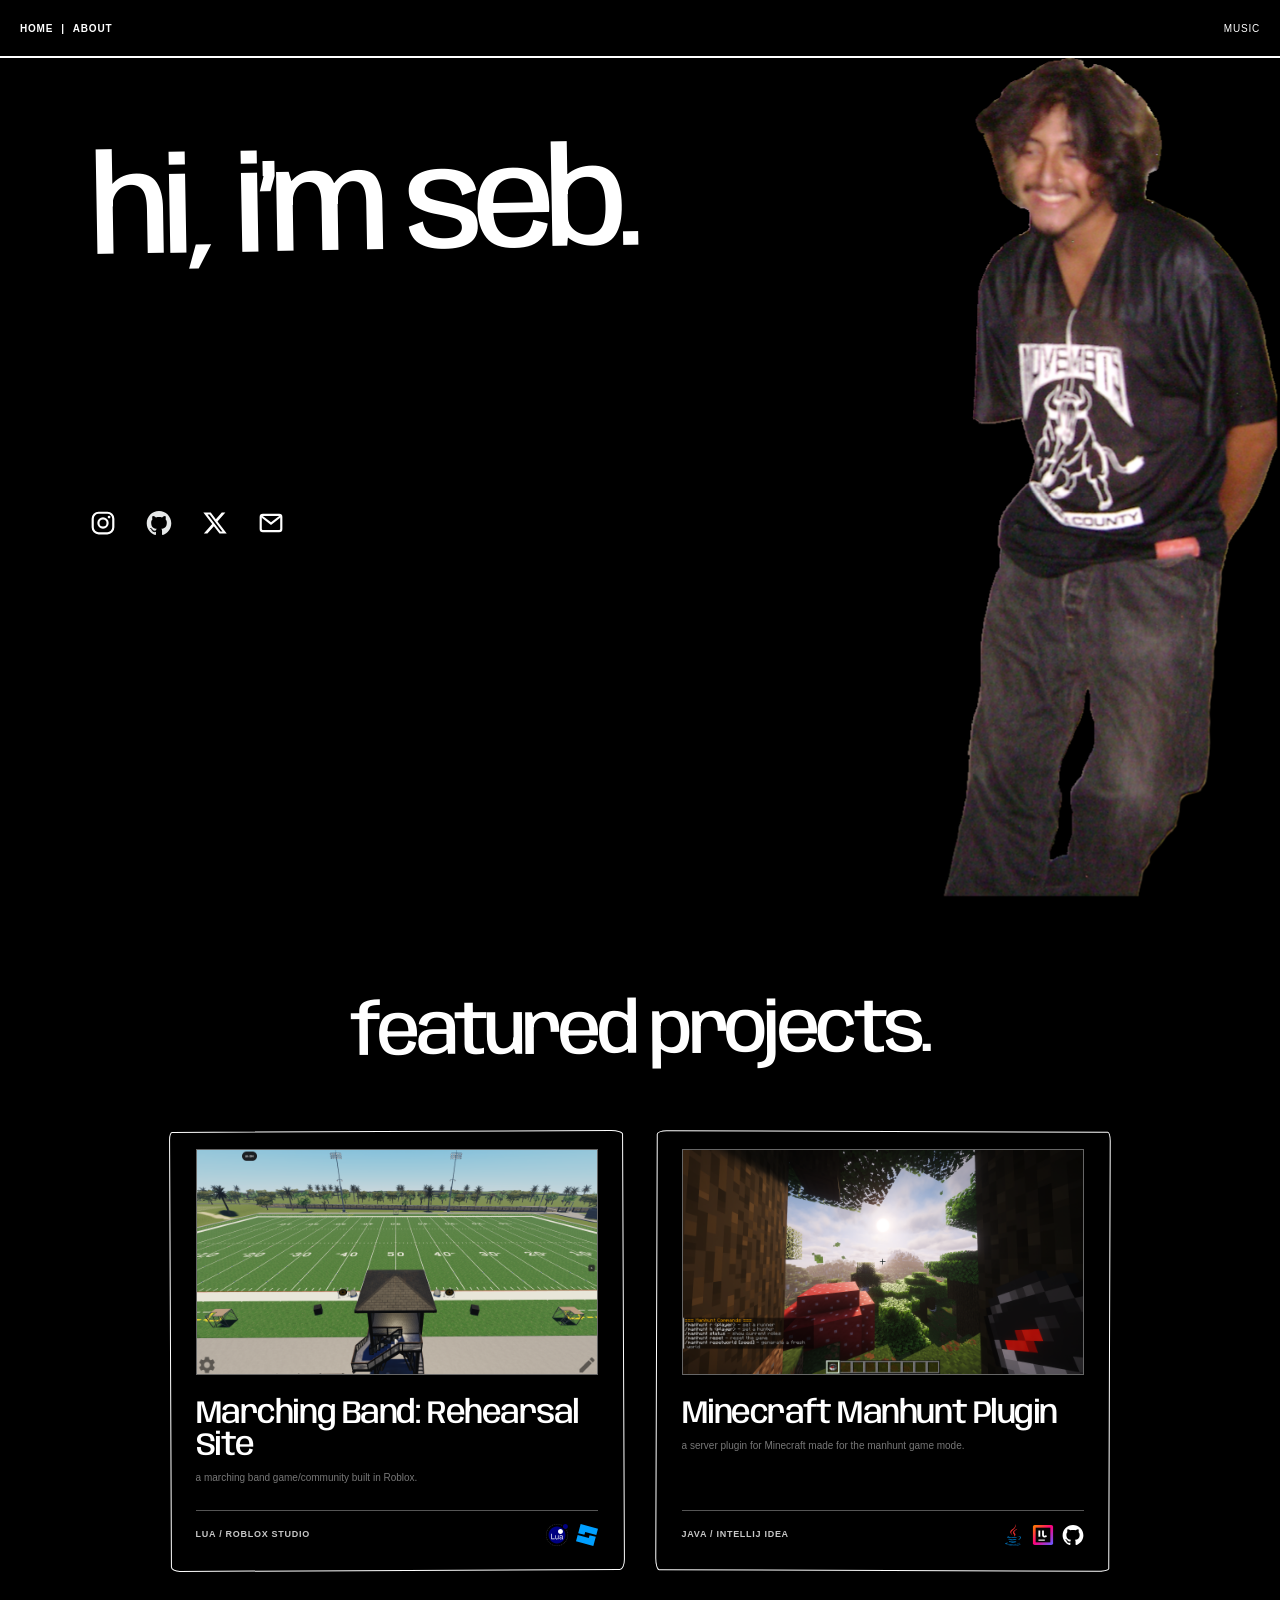
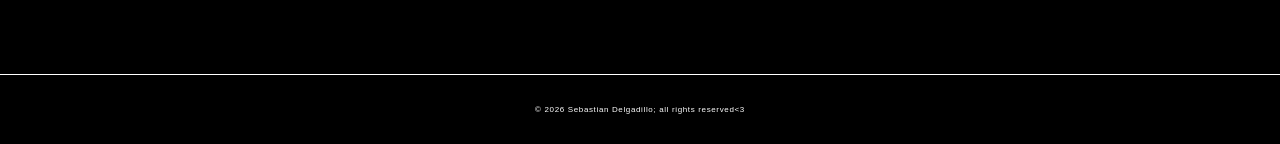
==== commit 750e06d0: "added roblox project page and refined featured projects" ====
--- a/index.html
+++ b/index.html
@@ -15,7 +15,6 @@
       <a class="about-link" href="index.html?about=1" data-about-link>ABOUT</a>
     </div>
     <nav aria-label="Main navigation">
-      <a href="projects.html?v=shared-shell-1">PROJECTS</a>
       <a href="music.html">MUSIC</a>
     </nav>
   </header>
@@ -26,26 +25,21 @@
         <h1 id="hero-title" data-typewriter>hi, i’m seb.</h1>
         <p data-typewriter>computer science<br>student &amp; musician.</p>
         <nav class="hero-socials" aria-label="Social profiles">
-          <a href="https://www.instagram.com/minonosky/" target="_blank" rel="noopener noreferrer">
+          <a href="https://www.instagram.com/minonosky/" target="_blank" rel="noopener noreferrer" aria-label="Instagram">
             <img src="images/socials/instagram.svg" alt="" width="26" height="26">
-            <span>INSTAGRAM</span>
           </a>
-          <a href="https://github.com/minonosky" target="_blank" rel="noopener noreferrer">
+          <a href="https://github.com/minonosky" target="_blank" rel="noopener noreferrer" aria-label="GitHub">
             <img class="social-logo-invert" src="images/tech-stack/github.svg" alt="" width="26" height="26">
-            <span>GITHUB</span>
           </a>
-          <a href="https://x.com/minonosky" target="_blank" rel="noopener noreferrer">
+          <a href="https://x.com/minonosky" target="_blank" rel="noopener noreferrer" aria-label="X">
             <img src="images/socials/x.svg" alt="" width="26" height="26">
-            <span>X</span>
           </a>
-          <a href="mailto:minonosky@gmail.com">
+          <a class="email-social" href="mailto:minonosky@gmail.com">
             <img src="images/socials/gmail.svg" alt="" width="26" height="26">
             <span>minonosky@gmail.com</span>
           </a>
         </nav>
       </div>
-
-      <a class="scroll-cue" href="#about" aria-label="View projects and music">↓</a>
 
       <div class="hero-contact">
         <div class="hero-person" id="portrait-about" tabindex="0" aria-label="Hover or focus to show a short note about Sebastian">
@@ -86,47 +80,52 @@
       </div>
     </section>
 
-    <section class="identity-panels" id="about" aria-label="Programming and music">
-      <a class="identity-panel code-panel" href="projects.html?v=shared-shell-1">
-        <div class="panel-copy">
-          <p class="panel-number">01 / PROJECTS</p>
-          <h2 class="hand">projects.</h2>
-          <p>see projects i've worked on.</p>
-        </div>
-        <div class="panel-image film-roll" data-film-roll data-film-speed="55" data-film-direction="right" role="group" aria-label="Programming project image reel">
-          <div class="film-track">
-            <div class="film-sequence">
-              <img class="film-frame" src="images/panel-rolls/projects/project1.png" width="512" height="512" alt="" draggable="false">
-              <img class="film-frame" src="images/panel-rolls/projects/project2.jpg" width="1920" height="1080" alt="" draggable="false">
-              <img class="film-frame" src="images/panel-rolls/projects/project3.jpg" width="972" height="678" alt="" draggable="false">
+    <section class="featured-projects" id="featured-projects" aria-labelledby="featured-projects-title">
+      <header class="featured-heading">
+        <h2 class="hand" id="featured-projects-title">featured projects.</h2>
+      </header>
+
+      <div class="featured-list">
+        <article class="featured-project" data-card-href="marching-band.html" tabindex="0" role="link" aria-label="View the Marching Band: Rehearsal Site case study">
+          <figure class="featured-thumb">
+            <img src="images/projects/roblox/screenshot5.png" alt="Preview of the Roblox marching band project" width="512" height="512">
+          </figure>
+          <div class="featured-name">
+            <h3 class="hand">Marching Band: Rehearsal Site</h3>
+            <p>a marching band game/community built in Roblox.</p>
+          </div>
+          <div class="featured-card-footer">
+            <p class="featured-tools">LUA / ROBLOX STUDIO</p>
+            <div class="featured-card-icons" aria-label="Lua and Roblox Studio">
+              <img src="images/tech-stack/lua.svg" alt="Lua" width="22" height="22">
+              <a class="featured-project-link" href="https://www.roblox.com/games/91005568012348/Marching-Band-Rehearsal-Site" target="_blank" rel="noopener noreferrer" aria-label="Play Marching Band: Rehearsal Site on Roblox">
+                <img src="images/tech-stack/roblox-studio.svg" alt="" width="22" height="22">
+              </a>
             </div>
           </div>
-        </div>
-      </a>
+        </article>
 
-      <a class="identity-panel music-panel" href="music.html">
-        <div class="panel-copy">
-          <p class="panel-number">02 / MUSIC</p>
-          <h2 class="hand">music.</h2>
-          <p>discover my background in music.</p>
-        </div>
-        <div class="panel-image film-roll" data-film-roll data-film-speed="48" role="group" aria-label="Music image reel">
-          <div class="film-track">
-            <div class="film-sequence">
-              <img class="film-frame" src="images/panel-rolls/music/image1.jpg" width="1280" height="853" alt="" draggable="false">
-              <img class="film-frame" src="images/panel-rolls/music/image2.png" width="1179" height="651" alt="" draggable="false">
-              <img class="film-frame" src="images/panel-rolls/music/image3.png" width="1179" height="651" alt="" draggable="false">
-              <img class="film-frame" src="images/panel-rolls/music/image4.png" width="1170" height="656" alt="" draggable="false">
-              <img class="film-frame" src="images/panel-rolls/music/image5.png" width="455" height="499" alt="" draggable="false">
-              <img class="film-frame" src="images/panel-rolls/music/image6.png" width="457" height="506" alt="" draggable="false">
-              <img class="film-frame" src="images/panel-rolls/music/image7.png" width="1011" height="651" alt="" draggable="false">
-              <img class="film-frame" src="images/panel-rolls/music/image8.png" width="1179" height="652" alt="" draggable="false">
-              <img class="film-frame" src="images/panel-rolls/music/image9.png" width="1179" height="1568" alt="" draggable="false">
-              <img class="film-frame" src="images/panel-rolls/music/image10.jpg" width="800" height="534" alt="" draggable="false">
+        <article class="featured-project" data-card-href="https://github.com/minonosky/manhunt-plugin" tabindex="0" role="link" aria-label="View the Minecraft Manhunt Plugin on GitHub">
+          <figure class="featured-thumb featured-thumb--contain">
+            <img src="images/projects/minecraft/minecraft1.png" alt="Minecraft screen showing the Manhunt plugin commands" width="645" height="332">
+          </figure>
+          <div class="featured-name">
+            <h3 class="hand">Minecraft Manhunt Plugin</h3>
+            <p>a server plugin for Minecraft made for the manhunt game mode.</p>
+          </div>
+          <div class="featured-card-footer">
+            <p class="featured-tools">JAVA / INTELLIJ IDEA</p>
+            <div class="featured-card-icons" aria-label="Java, IntelliJ IDEA, and GitHub">
+              <img src="images/tech-stack/java.svg" alt="Java" width="22" height="22">
+              <img src="images/tech-stack/intellij.svg" alt="IntelliJ IDEA" width="22" height="22">
+              <a class="featured-project-link" href="https://github.com/minonosky/manhunt-plugin" target="_blank" rel="noopener noreferrer" aria-label="View Sebastian's GitHub profile">
+                <img class="featured-link-icon--white" src="images/tech-stack/github.svg" alt="" width="22" height="22">
+              </a>
             </div>
           </div>
-        </div>
-      </a>
+        </article>
+
+      </div>
     </section>
   </main>
 
--- a/styles.css
+++ b/styles.css
@@ -16,7 +16,7 @@
   -webkit-user-select: none;
   user-select: none;
 }
-body { min-height: 100vh; margin: 0; display: flex; flex-direction: column; overflow-x: hidden; background: #000; }
+body { min-height: 100vh; margin: 0; display: flex; flex-direction: column; overflow-x: hidden; background: #000; -webkit-font-smoothing: antialiased; -moz-osx-font-smoothing: grayscale; text-rendering: optimizeLegibility; }
 a { color: inherit; text-decoration: none; }
 img {
   -webkit-user-drag: none;
@@ -62,10 +62,12 @@
 .hero-copy > p { margin: clamp(22px, 4vh, 55px) 0 clamp(45px, 7vh, 90px); font-size: clamp(2rem, 4.8vw, 5.4rem); line-height: 1.12; letter-spacing: -0.055em; transform: rotate(0.5deg); }
 .hero-socials { display: flex; flex-wrap: wrap; gap: 18px 30px; font-family: Arial, Helvetica, sans-serif; }
 .hero-socials a { display: inline-flex; align-items: center; gap: 9px; font-size: 9px; letter-spacing: 0.1em; }
-.hero-socials img { width: 26px; height: 26px; display: block; transition: transform 140ms ease; }
+.hero-socials img { width: 26px; height: 26px; display: block; }
 .hero-socials .social-logo-invert { filter: invert(1); }
 .hero-socials a:hover span { text-decoration: underline; text-decoration-thickness: 1px; text-underline-offset: 5px; }
-.hero-socials a:hover img { transform: translate(-1px, -2px) rotate(-4deg); }
+.hero-socials .email-social { gap: 0; }
+.email-social span { max-width: 0; display: inline-block; padding-left: 0; overflow: hidden; opacity: 0; white-space: nowrap; transform: translateX(-9px); transition: max-width 260ms cubic-bezier(.2,.7,.2,1), padding-left 260ms cubic-bezier(.2,.7,.2,1), opacity 180ms ease, transform 260ms cubic-bezier(.2,.7,.2,1); }
+.email-social:hover span, .email-social:focus-visible span { max-width: 180px; padding-left: 9px; opacity: 1; transform: translateX(0); }
 .typewriter-word { display: inline-block; white-space: nowrap; }
 .typewriter-ready .typewriter-letter { position: relative; visibility: hidden; }
 .typewriter-ready .typewriter-letter.is-visible { visibility: visible; }
@@ -74,8 +76,6 @@
 @keyframes typewriter-cursor {
   50% { opacity: 0; }
 }
-.scroll-cue { position: absolute; z-index: 4; left: 50%; bottom: clamp(24px, 4vh, 52px); padding: 5px 10px; font-size: clamp(1.05rem, 1.35vw, 1.45rem); line-height: 1; opacity: var(--hero-fade); transform: translateX(-50%); transition: transform 150ms ease; will-change: opacity; }
-.scroll-cue:hover { transform: translate(-50%, 7px); }
 .hero-contact { position: absolute; z-index: 2; top: 0; right: 0; bottom: 0; width: min(58vw, 1080px); outline: none; opacity: var(--hero-fade); transform: translateX(calc(var(--hero-shift) * 0.45)); will-change: opacity, transform; }
 .hero-person { position: absolute; top: 0; right: 0; bottom: 0; width: clamp(260px, 40vh, 430px); overflow: visible; outline: none; }
 .hero-person img { position: absolute; top: 0; right: 3px; width: auto; max-width: none; height: calc(100% - 4px); display: block; }
@@ -116,38 +116,66 @@
   }
 }
 
-.identity-panels { display: grid; grid-template-columns: 1fr 1fr; gap: 18px; padding: 70px clamp(20px, 4vw, 74px) 110px; background: #000; }
-.identity-panel { min-height: 630px; display: grid; grid-template-rows: auto 1fr; padding: 24px; border: 2px solid #fff; transition: transform 130ms ease; }
-.identity-panel:first-child { transform: rotate(-0.3deg); }
-.identity-panel:last-child { transform: rotate(0.25deg); }
-.identity-panel:hover { transform: rotate(0); }
-.panel-copy { display: grid; grid-template-columns: 1fr auto; align-items: start; gap: 12px; padding-bottom: 30px; }
-.panel-number { grid-column: 1 / -1; margin: 0 0 14px; color: var(--gray); font-size: 9px; letter-spacing: 0.11em; }
-.panel-copy h2 { grid-column: 1 / -1; margin: 0; font-size: clamp(3rem, 5.2vw, 6.5rem); line-height: 0.92; letter-spacing: -0.045em; }
-.panel-copy > p:not(.panel-number) { max-width: 440px; margin: 18px 0 0; color: #b1b1b1; font-size: 12px; line-height: 1.55; }
-.panel-image { min-height: 300px; overflow: hidden; align-self: end; padding-top: 18px; }
-.panel-image img { width: 100%; height: 100%; min-height: 300px; max-height: 370px; display: block; object-fit: cover; object-position: center 25%; filter: grayscale(1) contrast(1.1); }
-.film-roll { height: clamp(300px, 22vw, 370px); }
-.film-track { display: flex; width: max-content; height: 100%; will-change: transform; }
-.film-roll.is-ready .film-track { animation: panel-film-roll var(--film-duration, 24s) linear infinite; }
-.film-roll[data-film-direction="right"] .film-track { animation-direction: reverse; }
-.film-sequence { display: flex; flex-shrink: 0; gap: 12px; height: 100%; padding-right: 12px; }
-.panel-image .film-frame { flex: 0 0 clamp(220px, 22vw, 360px); width: clamp(220px, 22vw, 360px); min-height: 0; max-height: none; outline: 2px solid #fff; outline-offset: -2px; filter: none; animation: film-frame-jitter 360ms steps(2, end) infinite alternate; }
-.film-frame:nth-child(2n) { animation-delay: -120ms; animation-direction: alternate-reverse; }
-.film-frame:nth-child(3n) { animation-delay: -240ms; }
-.identity-panel:hover .film-frame { animation-duration: 180ms; }
-
-@keyframes panel-film-roll {
-  to { transform: translateX(-50%); }
-}
-
-@keyframes film-frame-jitter {
-  0% { transform: translate(0, -1px); }
-  100% { transform: translate(-1px, 0); }
-}
-
-.code-image { display: grid; place-items: center; color: #707070; border: 1px dashed #555; font-size: 9px; line-height: 1.7; letter-spacing: 0.1em; text-align: center; }
-.identity-panel:hover .code-image { color: #555; border-color: #777; }
+.featured-projects { padding: clamp(70px, 8vw, 125px) clamp(20px, 5vw, 90px) clamp(80px, 8vw, 125px); background: #000; opacity: var(--projects-fade, 1); will-change: opacity; }
+.featured-heading { padding-bottom: clamp(42px, 5vw, 70px); text-align: center; transition: opacity 650ms ease, translate 650ms cubic-bezier(0.22, 1, 0.36, 1); }
+.featured-heading h2 { margin: 0; font-size: clamp(3rem, 5.5vw, 6.5rem); line-height: 0.92; letter-spacing: -0.065em; transform: rotate(-0.35deg); }
+.featured-list { width: min(100%, 940px); margin: 0 auto; display: grid; grid-template-columns: repeat(auto-fit, minmax(min(360px, 100%), 1fr)); gap: clamp(20px, 2.5vw, 38px); }
+.featured-project { --reveal-delay: 80ms; position: relative; isolation: isolate; display: flex; flex-direction: column; min-height: clamp(390px, 34vw, 480px); padding: clamp(20px, 2vw, 30px); transition: opacity 650ms ease var(--reveal-delay), translate 650ms cubic-bezier(0.22, 1, 0.36, 1) var(--reveal-delay); }
+.featured-project::before { content: ""; position: absolute; z-index: -1; inset: 0; border: 1px solid #fff; border-radius: 3px 12px 5px 9px / 8px 4px 11px 5px; transform: rotate(-0.25deg); pointer-events: none; }
+.featured-project:nth-child(2n)::before { border-radius: 10px 3px 13px 4px / 4px 9px 3px 12px; transform: rotate(0.2deg); }
+.featured-project:nth-child(2) { --reveal-delay: 170ms; }
+.featured-project[role="link"] { cursor: pointer; outline: none; }
+.featured-project[role="link"]:focus-visible::before { outline: 2px solid #fff; outline-offset: 5px; }
+.reveal-ready .featured-heading, .reveal-ready .featured-project { opacity: 0; translate: 0 24px; }
+.reveal-ready .featured-heading.is-visible, .reveal-ready .featured-project.is-visible { opacity: 1; translate: 0 0; }
+.featured-project p { margin: 0; }
+.featured-thumb { width: 100%; aspect-ratio: 16 / 9; margin: -8px 0 24px; overflow: hidden; border: 1px solid #666; background: #070707; }
+.featured-thumb img { width: 100%; height: 100%; display: block; object-fit: cover; object-position: center; }
+.featured-thumb--contain img { object-fit: contain; }
+.featured-name { min-width: 0; margin: 0 0 auto; }
+.featured-name h3 { margin: 0; font-size: clamp(1.65rem, 2.5vw, 3rem); line-height: 1; letter-spacing: -0.045em; font-weight: 500; }
+.featured-name p { margin-top: 8px; color: #777; font-size: 10px; line-height: 1.45; }
+.featured-card-footer { margin-top: 24px; padding-top: 13px; display: flex; align-items: center; justify-content: space-between; gap: 20px; border-top: 1px solid #555; }
+.featured-tools { color: #c7c7c7; font-family: Arial, Helvetica, sans-serif; font-size: 9px; font-weight: 700; letter-spacing: 0.08em; line-height: 1.5; }
+.featured-card-icons { display: flex; align-items: center; gap: 8px; }
+.featured-card-icons > img { width: 22px; height: 22px; display: block; object-fit: contain; }
+.featured-project-link { display: inline-flex; }
+.featured-project-link img { width: 22px; height: 22px; display: block; }
+.featured-project-link .featured-link-icon--white { filter: grayscale(1) brightness(0) invert(1); }
+
+.case-study-main { flex: 1; }
+.case-study-minimal { padding: clamp(55px, 6vw, 95px) clamp(20px, 5vw, 85px) clamp(70px, 7vw, 110px); }
+.case-minimal-intro { max-width: none; }
+.case-kicker { margin: 0 0 15px; color: var(--gray); font-size: 9px; letter-spacing: 0.14em; }
+.case-title-row { display: grid; grid-template-columns: minmax(0, 1.25fr) minmax(290px, 0.75fr); gap: clamp(45px, 7vw, 120px); align-items: end; }
+.case-minimal-intro h1 { margin: 0; font-size: clamp(2.8rem, 5.2vw, 6rem); line-height: 0.9; letter-spacing: -0.065em; transform: rotate(-0.25deg); }
+.case-title-meta { width: min(100%, 390px); display: grid; gap: 13px; }
+.case-stat-card { display: grid; grid-template-columns: 64px 1fr; gap: 15px; align-items: center; }
+.case-stat-logo { width: 64px; height: 64px; display: block; overflow: hidden; border: 1px solid #555; background: #080808; }
+.case-stat-logo img { width: 100%; height: 100%; display: block; object-fit: cover; }
+.case-stat-logo--contained { background: #fff; }
+.case-stat-logo--contained img { object-fit: contain; }
+.case-stat-details { min-width: 0; display: grid; gap: 13px; justify-items: start; }
+.case-game-stats { display: flex; gap: clamp(18px, 2.5vw, 36px); margin: 0; }
+.case-game-stats div { display: grid; gap: 4px; }
+.case-game-stats dt { font-size: clamp(1rem, 1.5vw, 1.35rem); font-weight: 700; letter-spacing: -0.03em; }
+.case-game-stats dd { margin: 0; color: var(--gray); font-size: 7px; letter-spacing: 0.11em; }
+.case-community-card { padding-top: 13px; border-top: 1px solid #333; }
+.case-community-details { min-width: 0; display: grid; gap: 9px; }
+.case-community-name { font-size: 8px; font-weight: 700; letter-spacing: 0.08em; }
+.case-community-details strong { font-size: clamp(1rem, 1.5vw, 1.35rem); letter-spacing: -0.03em; }
+.case-community-details small { margin-left: 5px; color: var(--gray); font-size: 7px; letter-spacing: 0.11em; }
+.case-project-layout { display: grid; grid-template-columns: minmax(0, 1.25fr) minmax(290px, 0.75fr); gap: clamp(45px, 7vw, 120px); align-items: center; margin-top: clamp(45px, 6vw, 80px); }
+.case-media-stage { position: relative; width: 100%; aspect-ratio: 16 / 9; border: 1px solid #fff; background: #050505; }
+.case-media-item { position: absolute; inset: 0; margin: 0; overflow: hidden; }
+.case-media-item[hidden] { display: none; }
+.case-media-item img { width: 100%; height: 100%; display: block; object-fit: cover; object-position: center; }
+.case-static-copy { max-width: 560px; }
+.case-static-copy p { margin: 0; color: #c5c5c5; font-size: clamp(0.82rem, 1vw, 1rem); line-height: 1.65; }
+.case-static-copy p + p { margin-top: 22px; }
+.case-carousel-button { position: absolute; z-index: 4; top: 50%; width: 30px; height: 44px; padding: 0; border: 0; color: #fff; background: transparent; font: inherit; font-size: 24px; cursor: pointer; transform: translateY(-50%); }
+.case-carousel-button--prev { left: -48px; }
+.case-carousel-button--next { right: -48px; }
 
 .page-main { flex: 1; padding: clamp(70px, 9vw, 150px) clamp(20px, 5vw, 90px) 130px; }
 .page-title { margin-bottom: 80px; }
@@ -190,8 +218,14 @@
   .hero-person img { top: 0; height: calc(100% - 4px); }
   .contact-reveal { top: 33%; right: min(57vw, 350px); width: min(36vw, 220px); font-size: 0.72rem; }
   .page-main { padding-right: 20px; padding-left: 20px; }
-  .identity-panels { grid-template-columns: 1fr; padding-top: 50px; }
-  .identity-panel { min-height: 570px; }
+  .featured-project { min-height: 390px; }
+  .case-project-layout { grid-template-columns: 1fr; }
+  .case-title-row { grid-template-columns: 1fr; align-items: start; }
+  .case-title-meta { gap: 18px; }
+  .case-static-copy { max-width: 680px; }
+  .case-carousel-button { top: 50%; }
+  .case-carousel-button--prev { left: -38px; }
+  .case-carousel-button--next { right: -38px; }
   .project { grid-template-columns: 35px 1fr 20px; }
   .project > span:nth-child(3) { display: none; }
   .music-grid { grid-template-columns: 1fr; }
@@ -202,6 +236,11 @@
   .topbar { gap: 12px; font-size: 8px; }
   nav { gap: 12px; }
   .hero-copy { padding-top: 52px; }
+  .case-study-minimal { padding-right: 20px; padding-left: 20px; }
+  .case-project-layout { gap: 42px; }
+  .case-carousel-button { width: 22px; height: 40px; font-size: 20px; }
+  .case-carousel-button--prev { left: -20px; }
+  .case-carousel-button--next { right: -20px; }
 }
 
 @media (prefers-reduced-motion: reduce) {
@@ -214,10 +253,6 @@
     transform: none;
     filter: drop-shadow(1px 0 0 #fff) drop-shadow(-1px 0 0 #fff) drop-shadow(0 1px 0 #fff) drop-shadow(0 -1px 0 #fff);
   }
-  .film-track, .film-sequence { width: 100%; }
-  .film-roll.is-ready .film-track { animation: none; transform: none; }
-  .film-sequence[aria-hidden="true"], .film-sequence .film-frame:not(:first-child) { display: none; }
-  .panel-image .film-frame { width: 100%; flex-basis: 100%; animation: none; transform: none; }
   .hero-contact:has(.hero-person:hover, .hero-person:focus, .contact-reveal:hover, .contact-reveal:focus-within) .person-photo {
     animation: none;
     transform: translate(-2px, -2px) scale(1.014);
